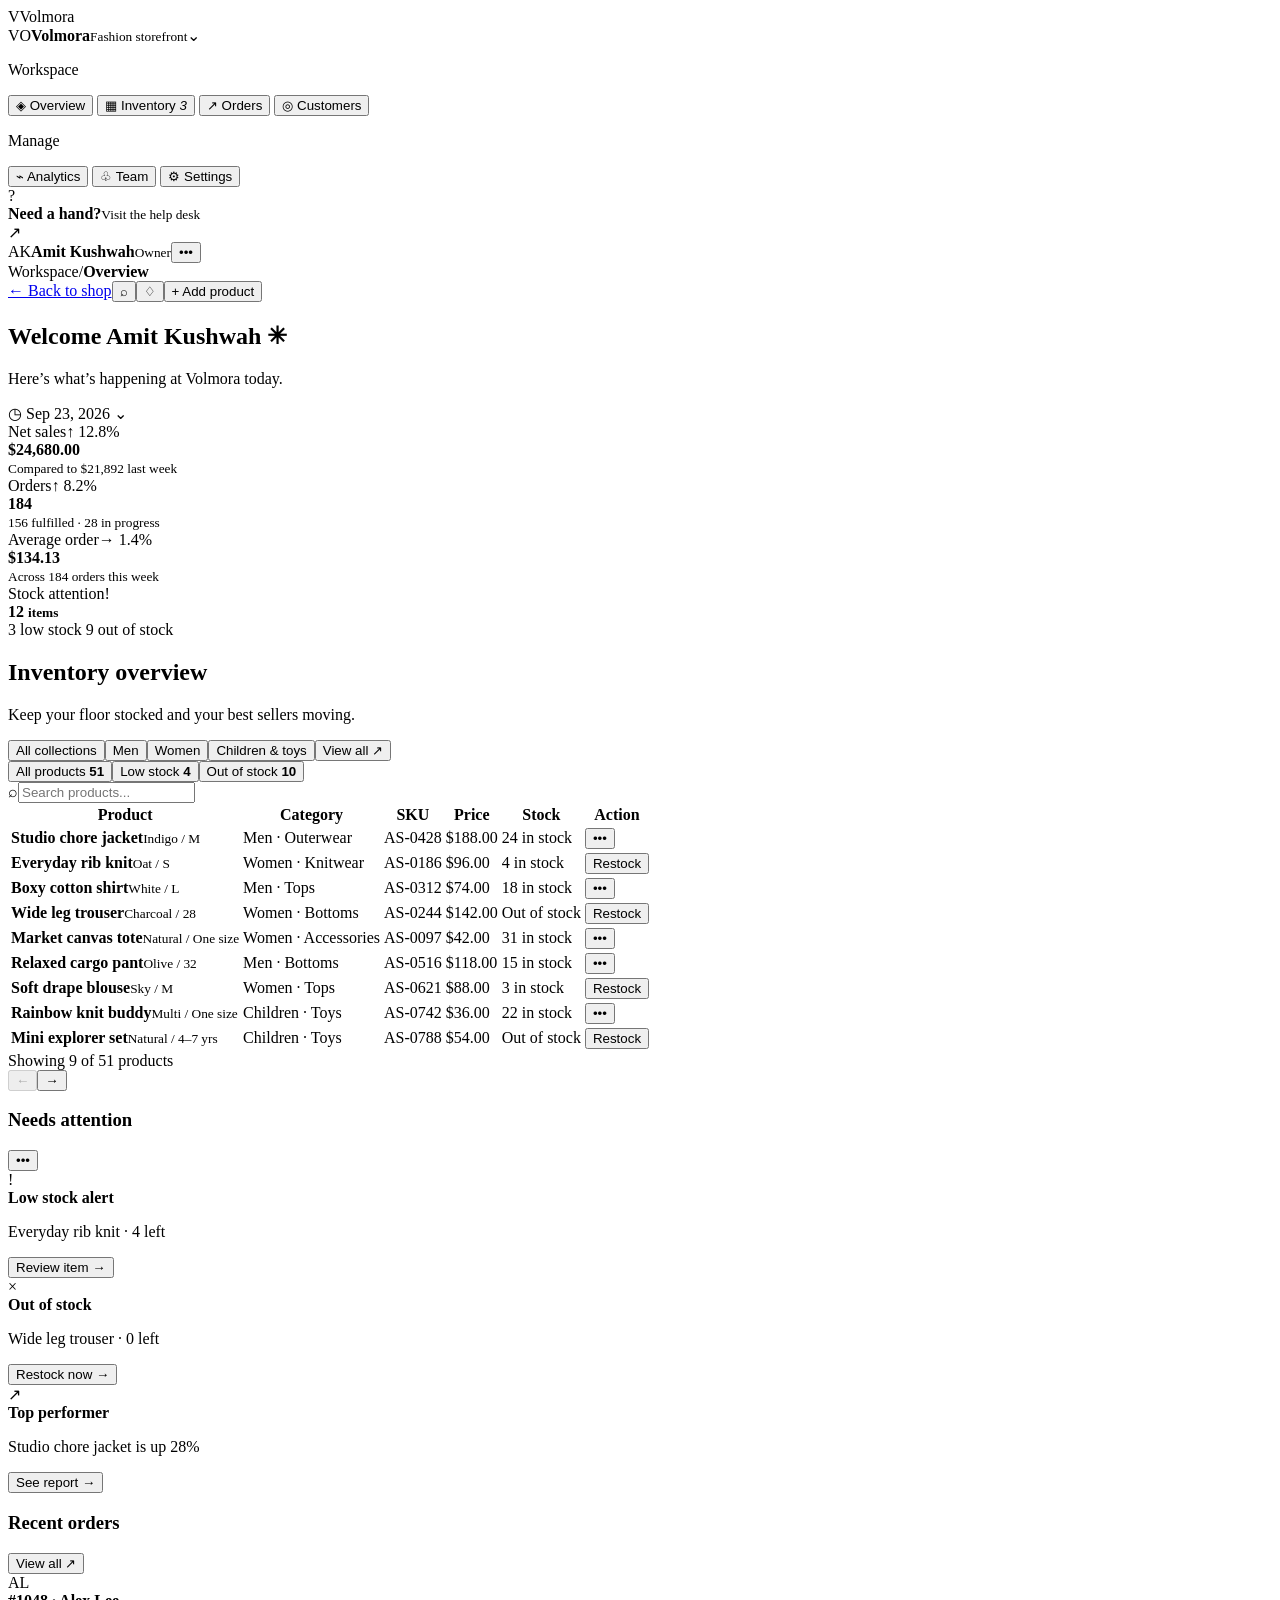
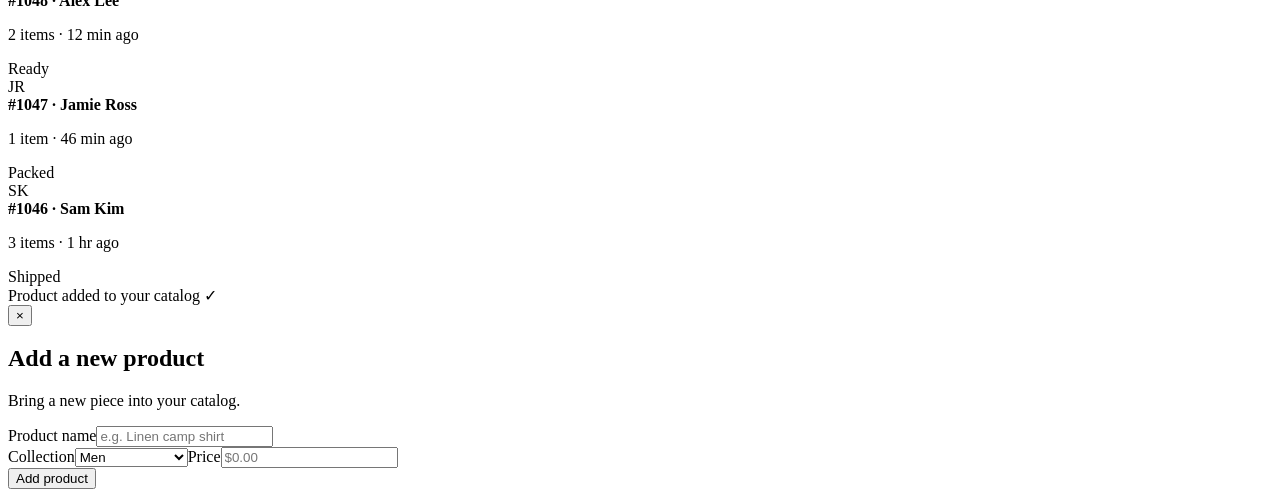
==== admin.html @ 2b871d6e "Rebrand store as Volmora Co-authored-by: Copilot App <223556219+Copilot@users.noreply.github.com>" ====
<!DOCTYPE html>
<!--
THESIS: Atelier OS turns daily clothing operations into one calm, legible working surface instead of a pile of separate reports.
OWN-WORLD: Bone paper, ink-black rails, cobalt actions, and safety-orange exceptions echo garment-room labels and warehouse markers.
STORY: The owner sees what needs attention, checks the health of the shop, and moves directly into inventory or orders.
FIRST VIEWPORT: A left rail frames a wide dashboard; the inventory table owns the center while alerts and live orders stay visible at the right edge.
FORM: Operate / workstation board, chosen for fast scanning and decisive handoffs.
-->
<html lang="en">
<head>
  <meta charset="UTF-8" />
  <meta name="viewport" content="width=device-width, initial-scale=1.0" />
  <title>Volmora — Store management</title>
  <link rel="preconnect" href="https://fonts.googleapis.com">
  <link rel="preconnect" href="https://fonts.gstatic.com" crossorigin>
  <link href="https://fonts.googleapis.com/css2?family=DM+Sans:wght@400;500;600;700&family=Space+Grotesk:wght@500;600;700&display=swap" rel="stylesheet">
  <link rel="stylesheet" href="styles.css" />
</head>
<body>
  <div class="app-shell">
    <aside class="sidebar">
      <div class="brand"><span class="brand-mark">V</span><span>Volmora</span></div>
      <div class="store-switcher"><span class="store-avatar">VO</span><span><b>Volmora</b><small>Fashion storefront</small></span><span class="chevron">⌄</span></div>
      <nav aria-label="Main navigation">
        <p class="nav-label">Workspace</p>
        <button class="nav-item active" data-view="overview"><span>◈</span> Overview</button>
        <button class="nav-item" data-view="inventory"><span>▦</span> Inventory <em>3</em></button>
        <button class="nav-item" data-view="orders"><span>↗</span> Orders</button>
        <button class="nav-item" data-view="customers"><span>◎</span> Customers</button>
        <p class="nav-label nav-spaced">Manage</p>
        <button class="nav-item" data-view="analytics"><span>⌁</span> Analytics</button>
        <button class="nav-item" data-view="team"><span>♧</span> Team</button>
        <button class="nav-item" data-view="settings"><span>⚙</span> Settings</button>
      </nav>
      <div class="sidebar-foot">
        <div class="help-card"><span class="help-icon">?</span><div><b>Need a hand?</b><small>Visit the help desk</small></div><span>↗</span></div>
        <div class="user-row"><span class="user-avatar">AK</span><span><b>Amit Kushwah</b><small>Owner</small></span><button aria-label="More options">•••</button></div>
      </div>
    </aside>

    <main class="main-content">
      <header class="topbar">
        <div class="breadcrumb"><span id="page-kicker">Workspace</span><span>/</span><b id="page-title">Overview</b></div>
        <div class="top-actions"><a class="text-button" href="index.html">← Back to shop</a><button class="icon-button" aria-label="Search">⌕</button><button class="icon-button has-dot" aria-label="Notifications">♢</button><button class="primary-button" id="add-product">+ Add product</button></div>
      </header>

      <div class="content-scroll">
        <section class="welcome-row">
          <div><h1>Welcome Amit Kushwah <span class="wave">✳</span></h1><p>Here’s what’s happening at Volmora today.</p></div>
          <div class="date-pill"><span>◷</span> Sep 23, 2026 <span class="pill-chevron">⌄</span></div>
        </section>

        <section class="metric-grid" aria-label="Store summary">
          <article class="metric-card primary-metric"><div class="metric-head"><span>Net sales</span><span class="trend up">↑ 12.8%</span></div><strong>$24,680<span class="metric-decimal">.00</span></strong><div class="mini-chart"><i></i><i></i><i></i><i></i><i></i><i></i><i></i><i></i><i></i><i></i><i></i><i></i></div><small>Compared to $21,892 last week</small></article>
          <article class="metric-card"><div class="metric-head"><span>Orders</span><span class="trend up">↑ 8.2%</span></div><strong>184</strong><div class="metric-line"><span style="width:76%"></span></div><small>156 fulfilled · 28 in progress</small></article>
          <article class="metric-card"><div class="metric-head"><span>Average order</span><span class="trend neutral">→ 1.4%</span></div><strong>$134<span class="metric-decimal">.13</span></strong><div class="metric-line cobalt"><span style="width:61%"></span></div><small>Across 184 orders this week</small></article>
          <article class="metric-card alert-metric"><div class="metric-head"><span>Stock attention</span><span class="alert-dot">!</span></div><strong>12 <small>items</small></strong><div class="alert-list"><span><i class="orange-dot"></i> 3 low stock</span><span><i class="red-dot"></i> 9 out of stock</span></div></article>
        </section>

        <div class="section-heading"><div><h2>Inventory overview</h2><p>Keep your floor stocked and your best sellers moving.</p></div><div class="collection-filters" aria-label="Shop collections"><button class="collection-filter active" data-category="all">All collections</button><button class="collection-filter" data-category="men">Men</button><button class="collection-filter" data-category="women">Women</button><button class="collection-filter" data-category="children">Children & toys</button><button class="text-button" id="view-inventory">View all <span>↗</span></button></div></div>
        <section class="workspace-grid">
          <div class="inventory-panel">
            <div class="panel-toolbar"><div class="tabs"><button class="tab active" data-filter="all">All products <b>51</b></button><button class="tab" data-filter="low">Low stock <b class="orange">4</b></button><button class="tab" data-filter="out">Out of stock <b class="red">10</b></button></div><label class="search-box"><span>⌕</span><input id="inventory-search" placeholder="Search products..." /></label></div>
            <div class="table-wrap"><table><thead><tr><th>Product</th><th>Category</th><th>SKU</th><th>Price</th><th>Stock</th><th><span class="sr-only">Action</span></th></tr></thead><tbody id="inventory-body">
              <tr data-stock="healthy" data-category="men"><td><div class="product-cell"><span class="product-photo photo-jacket"></span><span><b>Studio chore jacket</b><small>Indigo / M</small></span></div></td><td>Men · Outerwear</td><td class="muted">AS-0428</td><td>$188.00</td><td><span class="stock healthy"><i></i> 24 in stock</span></td><td><button class="row-menu">•••</button></td></tr>
              <tr data-stock="low" data-category="women"><td><div class="product-cell"><span class="product-photo photo-knit"></span><span><b>Everyday rib knit</b><small>Oat / S</small></span></div></td><td>Women · Knitwear</td><td class="muted">AS-0186</td><td>$96.00</td><td><span class="stock low"><i></i> 4 in stock</span></td><td><button class="row-menu restock">Restock</button></td></tr>
              <tr data-stock="healthy" data-category="men"><td><div class="product-cell"><span class="product-photo photo-shirt"></span><span><b>Boxy cotton shirt</b><small>White / L</small></span></div></td><td>Men · Tops</td><td class="muted">AS-0312</td><td>$74.00</td><td><span class="stock healthy"><i></i> 18 in stock</span></td><td><button class="row-menu">•••</button></td></tr>
              <tr data-stock="out" data-category="women"><td><div class="product-cell"><span class="product-photo photo-trouser"></span><span><b>Wide leg trouser</b><small>Charcoal / 28</small></span></div></td><td>Women · Bottoms</td><td class="muted">AS-0244</td><td>$142.00</td><td><span class="stock out"><i></i> Out of stock</span></td><td><button class="row-menu restock">Restock</button></td></tr>
              <tr data-stock="healthy" data-category="women"><td><div class="product-cell"><span class="product-photo photo-bag"></span><span><b>Market canvas tote</b><small>Natural / One size</small></span></div></td><td>Women · Accessories</td><td class="muted">AS-0097</td><td>$42.00</td><td><span class="stock healthy"><i></i> 31 in stock</span></td><td><button class="row-menu">•••</button></td></tr>
              <tr data-stock="healthy" data-category="men"><td><div class="product-cell"><span class="product-photo photo-trouser"></span><span><b>Relaxed cargo pant</b><small>Olive / 32</small></span></div></td><td>Men · Bottoms</td><td class="muted">AS-0516</td><td>$118.00</td><td><span class="stock healthy"><i></i> 15 in stock</span></td><td><button class="row-menu">•••</button></td></tr>
              <tr data-stock="low" data-category="women"><td><div class="product-cell"><span class="product-photo photo-shirt"></span><span><b>Soft drape blouse</b><small>Sky / M</small></span></div></td><td>Women · Tops</td><td class="muted">AS-0621</td><td>$88.00</td><td><span class="stock low"><i></i> 3 in stock</span></td><td><button class="row-menu restock">Restock</button></td></tr>
              <tr data-stock="healthy" data-category="children"><td><div class="product-cell"><span class="product-photo photo-knit"></span><span><b>Rainbow knit buddy</b><small>Multi / One size</small></span></div></td><td>Children · Toys</td><td class="muted">AS-0742</td><td>$36.00</td><td><span class="stock healthy"><i></i> 22 in stock</span></td><td><button class="row-menu">•••</button></td></tr>
              <tr data-stock="out" data-category="children"><td><div class="product-cell"><span class="product-photo photo-bag"></span><span><b>Mini explorer set</b><small>Natural / 4–7 yrs</small></span></div></td><td>Children · Toys</td><td class="muted">AS-0788</td><td>$54.00</td><td><span class="stock out"><i></i> Out of stock</span></td><td><button class="row-menu restock">Restock</button></td></tr>
            </tbody></table></div>
            <div class="table-foot"><span id="table-count">Showing 9 of 51 products</span><div><button class="page-button" disabled>←</button><button class="page-button">→</button></div></div>
          </div>
          <aside class="side-stack">
            <div class="side-panel"><div class="side-panel-head"><h3>Needs attention</h3><button class="more-button">•••</button></div><div class="attention-item"><span class="attention-icon orange">!</span><div><b>Low stock alert</b><p>Everyday rib knit · 4 left</p><button class="inline-action">Review item →</button></div></div><div class="attention-item"><span class="attention-icon red">×</span><div><b>Out of stock</b><p>Wide leg trouser · 0 left</p><button class="inline-action">Restock now →</button></div></div><div class="attention-item"><span class="attention-icon blue">↗</span><div><b>Top performer</b><p>Studio chore jacket is up 28%</p><button class="inline-action">See report →</button></div></div></div>
            <div class="side-panel orders-panel"><div class="side-panel-head"><h3>Recent orders</h3><button class="more-button">View all ↗</button></div><div class="order-item"><span class="order-avatar pink">AL</span><div><b>#1048 · Alex Lee</b><p>2 items · 12 min ago</p></div><span class="order-status ready">Ready</span></div><div class="order-item"><span class="order-avatar yellow">JR</span><div><b>#1047 · Jamie Ross</b><p>1 item · 46 min ago</p></div><span class="order-status packed">Packed</span></div><div class="order-item"><span class="order-avatar blue">SK</span><div><b>#1046 · Sam Kim</b><p>3 items · 1 hr ago</p></div><span class="order-status shipped">Shipped</span></div></div>
          </aside>
        </section>
      </div>
    </main>
  </div>
  <div class="toast" id="toast">Product added to your catalog <span>✓</span></div>
  <div class="modal-backdrop" id="modal"><div class="modal"><button class="modal-close" id="modal-close">×</button><h2>Add a new product</h2><p>Bring a new piece into your catalog.</p><label>Product name<input id="new-product-name" placeholder="e.g. Linen camp shirt"></label><div class="form-row"><label>Collection<select><option>Men</option><option>Women</option><option>Children & toys</option></select></label><label>Price<input placeholder="$0.00"></label></div><button class="primary-button full" id="save-product">Add product</button></div></div>
  <script src="script.js"></script>
</body>
</html>
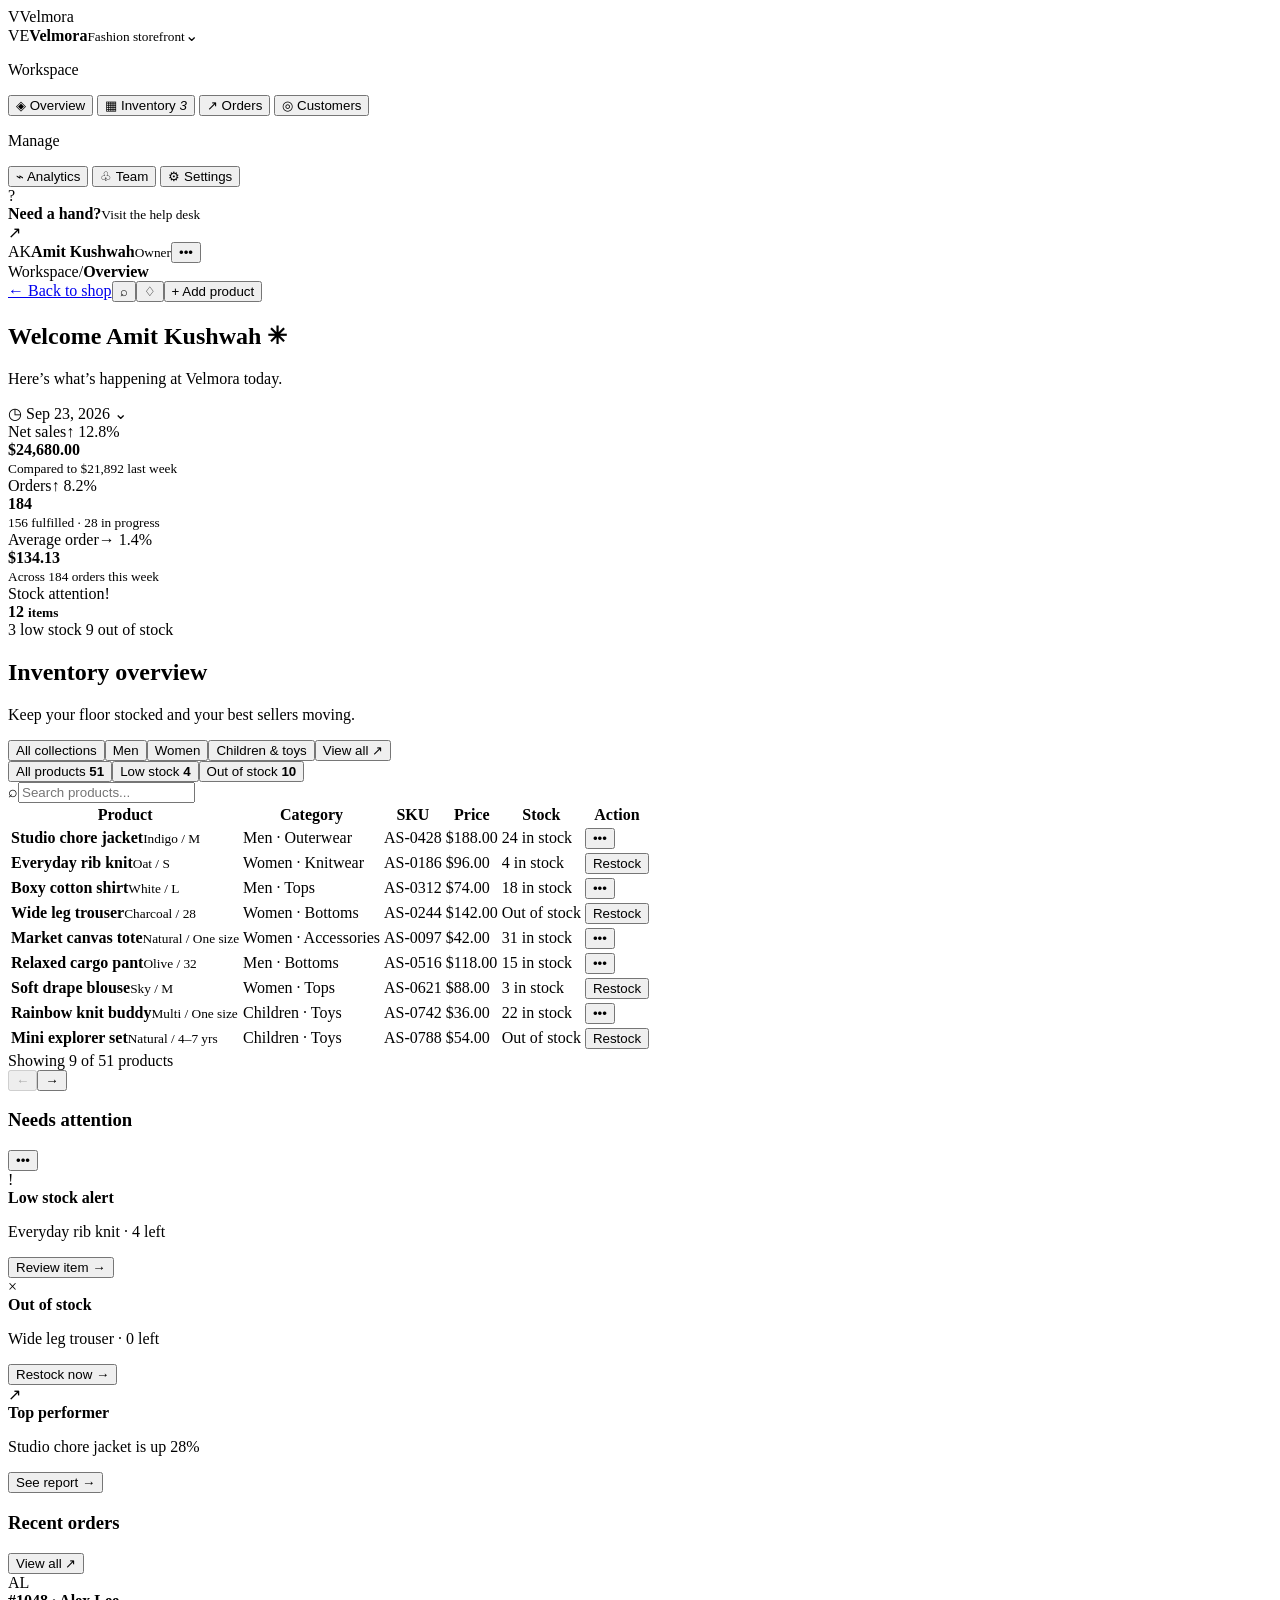
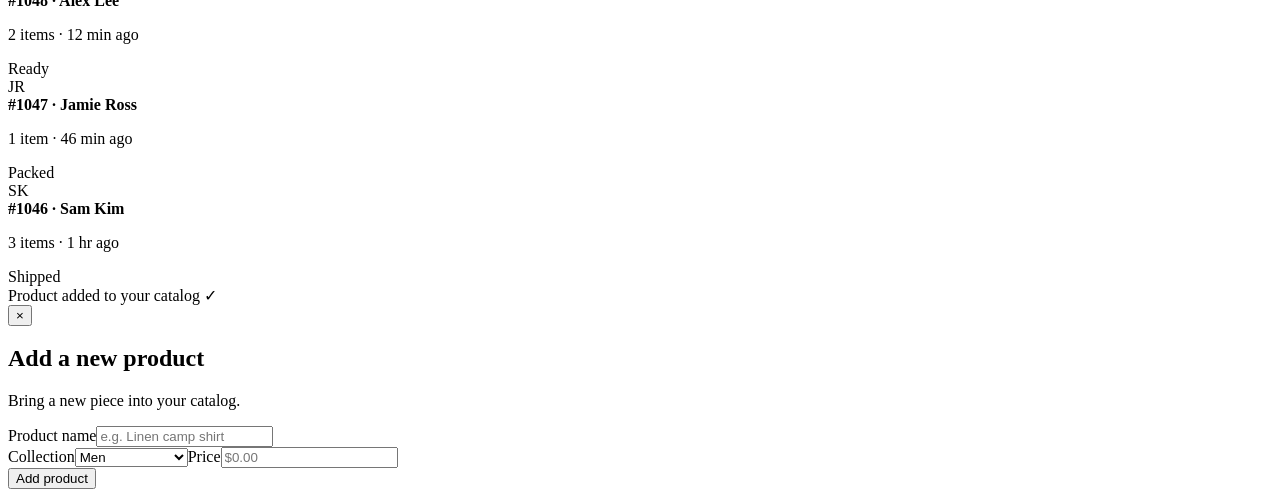
==== commit 2a00cc1d: "Correct store brand to Velmora Co-authored-by: Copilot App <223556219+Copilot@users.noreply.github.c" ====
--- a/admin.html
+++ b/admin.html
@@ -10,7 +10,7 @@
 <head>
   <meta charset="UTF-8" />
   <meta name="viewport" content="width=device-width, initial-scale=1.0" />
-  <title>Volmora — Store management</title>
+  <title>Velmora — Store management</title>
   <link rel="preconnect" href="https://fonts.googleapis.com">
   <link rel="preconnect" href="https://fonts.gstatic.com" crossorigin>
   <link href="https://fonts.googleapis.com/css2?family=DM+Sans:wght@400;500;600;700&family=Space+Grotesk:wght@500;600;700&display=swap" rel="stylesheet">
@@ -19,8 +19,8 @@
 <body>
   <div class="app-shell">
     <aside class="sidebar">
-      <div class="brand"><span class="brand-mark">V</span><span>Volmora</span></div>
-      <div class="store-switcher"><span class="store-avatar">VO</span><span><b>Volmora</b><small>Fashion storefront</small></span><span class="chevron">⌄</span></div>
+      <div class="brand"><span class="brand-mark">V</span><span>Velmora</span></div>
+      <div class="store-switcher"><span class="store-avatar">VE</span><span><b>Velmora</b><small>Fashion storefront</small></span><span class="chevron">⌄</span></div>
       <nav aria-label="Main navigation">
         <p class="nav-label">Workspace</p>
         <button class="nav-item active" data-view="overview"><span>◈</span> Overview</button>
@@ -46,7 +46,7 @@
 
       <div class="content-scroll">
         <section class="welcome-row">
-          <div><h1>Welcome Amit Kushwah <span class="wave">✳</span></h1><p>Here’s what’s happening at Volmora today.</p></div>
+          <div><h1>Welcome Amit Kushwah <span class="wave">✳</span></h1><p>Here’s what’s happening at Velmora today.</p></div>
           <div class="date-pill"><span>◷</span> Sep 23, 2026 <span class="pill-chevron">⌄</span></div>
         </section>
 
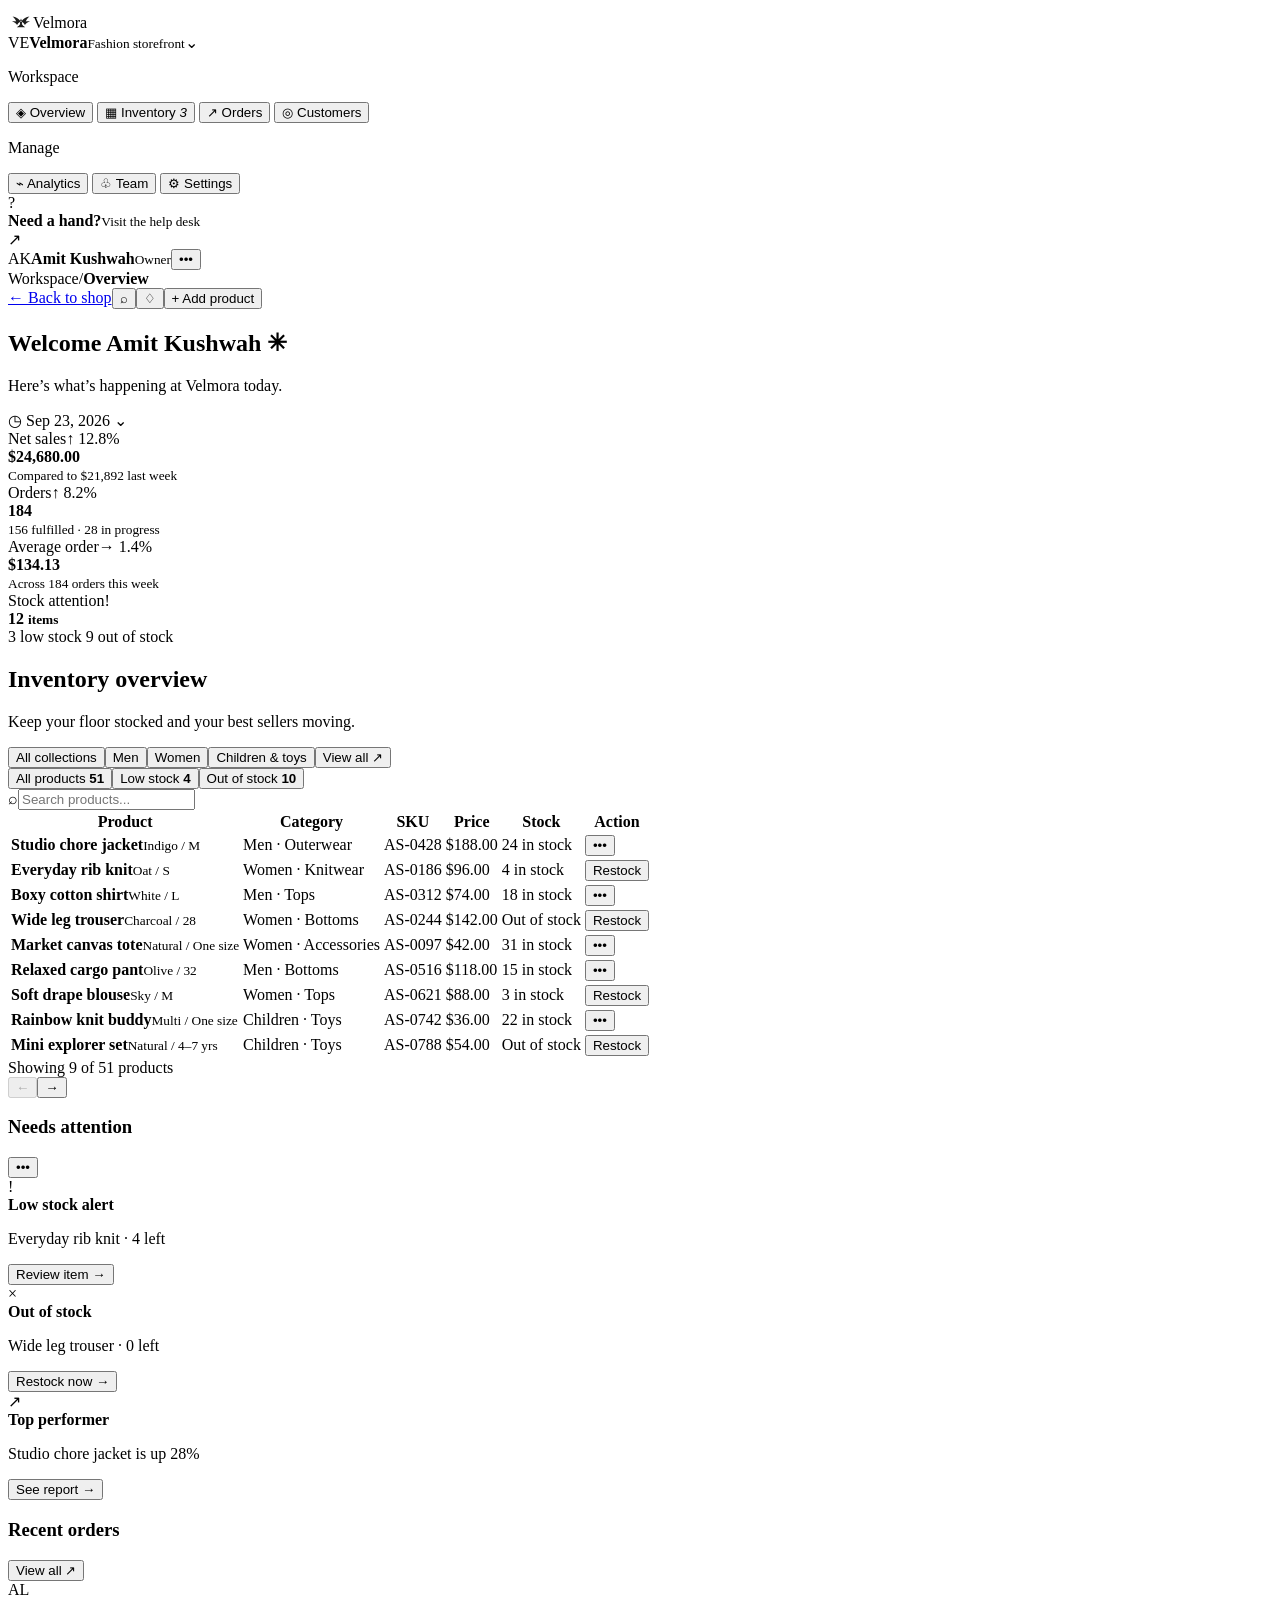
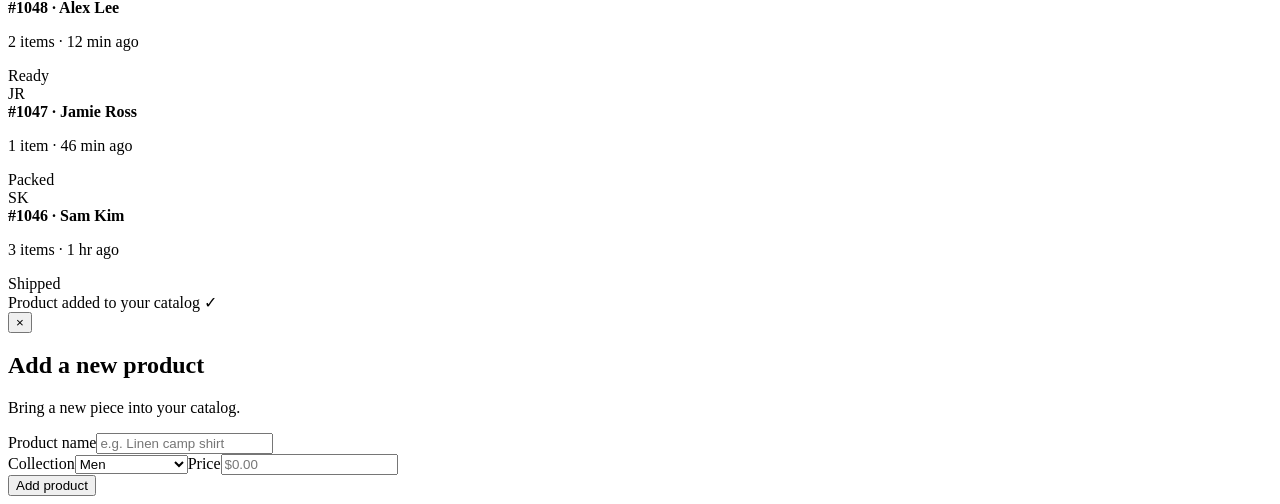
==== commit bc52ddc2: "Add eagle brand mark Co-authored-by: Copilot App <223556219+Copilot@users.noreply.github.com>" ====
--- a/admin.html
+++ b/admin.html
@@ -15,11 +15,12 @@
   <link rel="preconnect" href="https://fonts.gstatic.com" crossorigin>
   <link href="https://fonts.googleapis.com/css2?family=DM+Sans:wght@400;500;600;700&family=Space+Grotesk:wght@500;600;700&display=swap" rel="stylesheet">
   <link rel="stylesheet" href="styles.css" />
+  <link rel="stylesheet" href="brand.css" />
 </head>
 <body>
   <div class="app-shell">
     <aside class="sidebar">
-      <div class="brand"><span class="brand-mark">V</span><span>Velmora</span></div>
+      <div class="brand"><span class="brand-mark eagle-badge"><img src="eagle-mark.svg" alt="" /></span><span>Velmora</span></div>
       <div class="store-switcher"><span class="store-avatar">VE</span><span><b>Velmora</b><small>Fashion storefront</small></span><span class="chevron">⌄</span></div>
       <nav aria-label="Main navigation">
         <p class="nav-label">Workspace</p>
--- a/brand.css
+++ b/brand.css
@@ -0,0 +1,6 @@
+.eagle-badge{display:inline-grid;place-items:center;background:var(--orange);border-radius:7px;flex:none}
+.eagle-badge img{display:block;width:21px;height:17px}
+.shop-logo .eagle-badge{width:31px;height:31px;margin-right:7px;padding:0;line-height:0;vertical-align:middle}
+.shop-logo .eagle-badge img{width:22px;height:17px}
+.brand .eagle-badge{width:25px;height:25px}
+.brand .eagle-badge img{width:18px;height:14px}
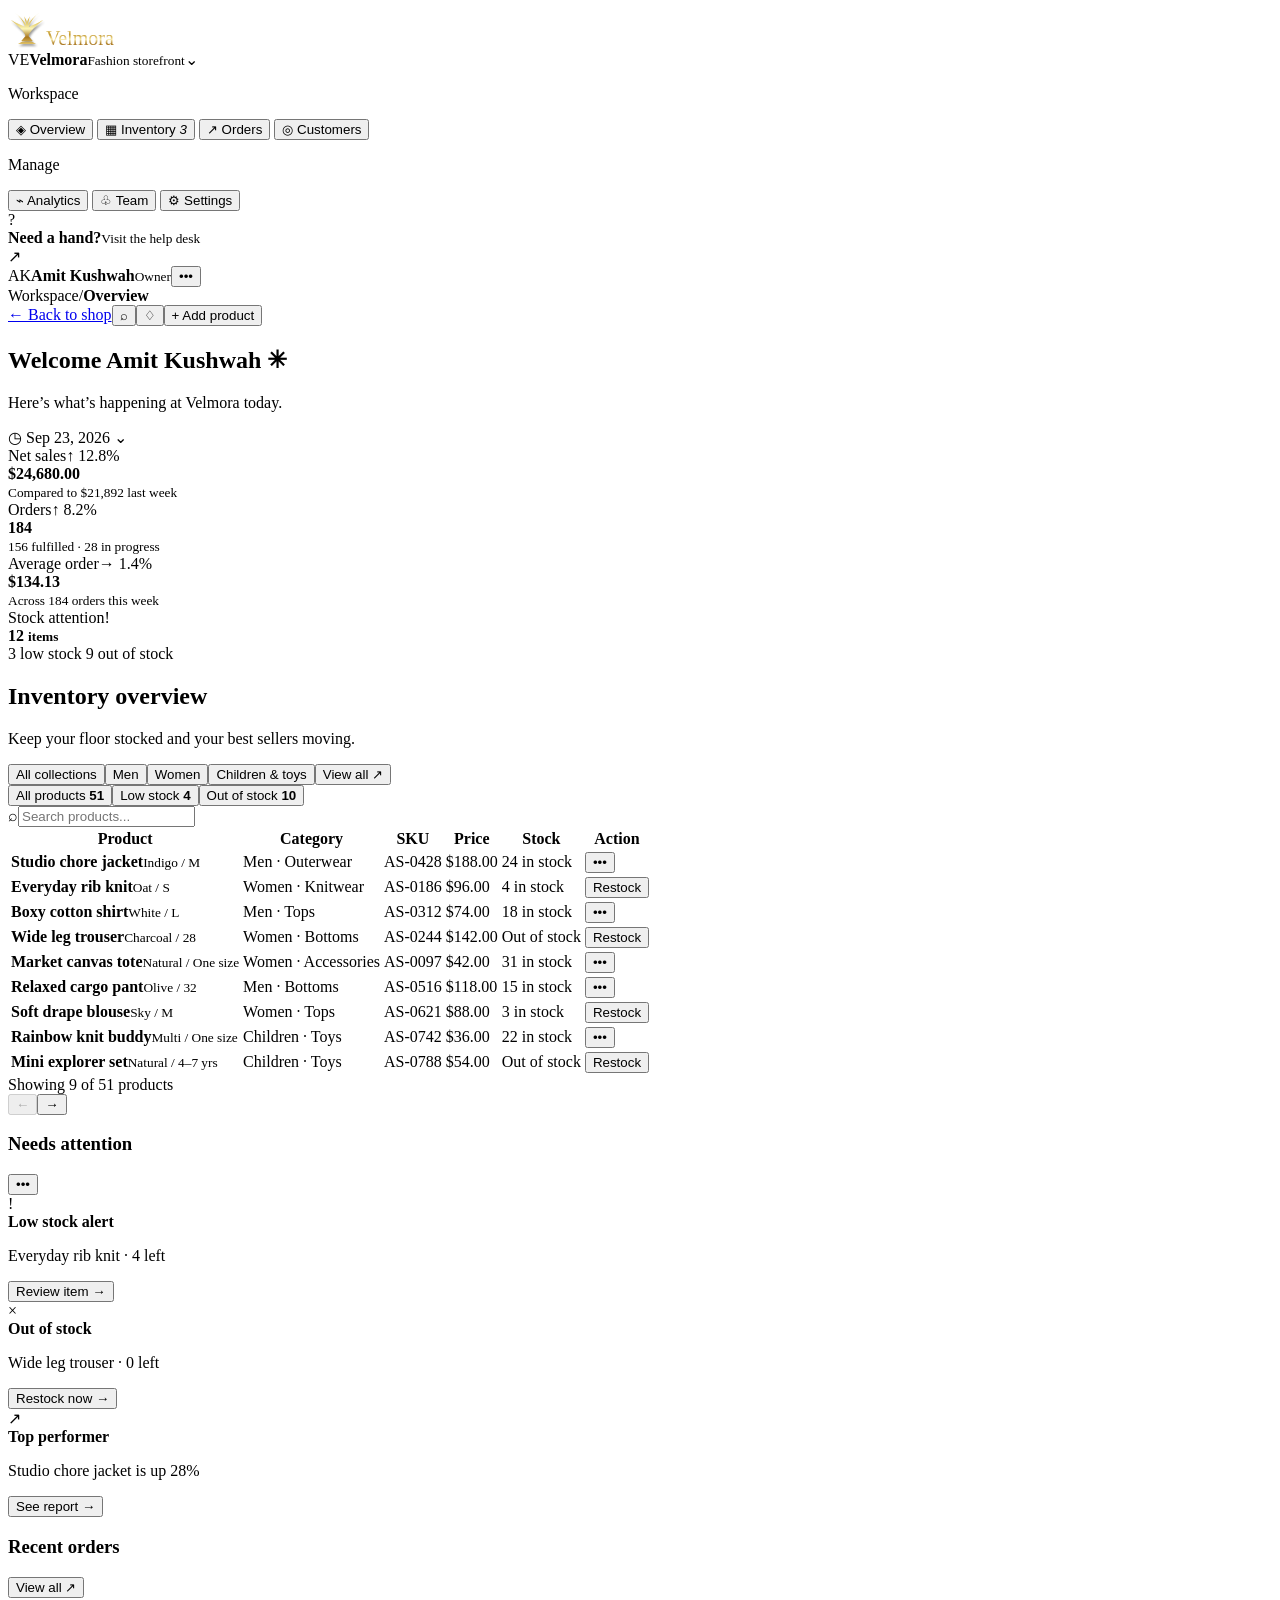
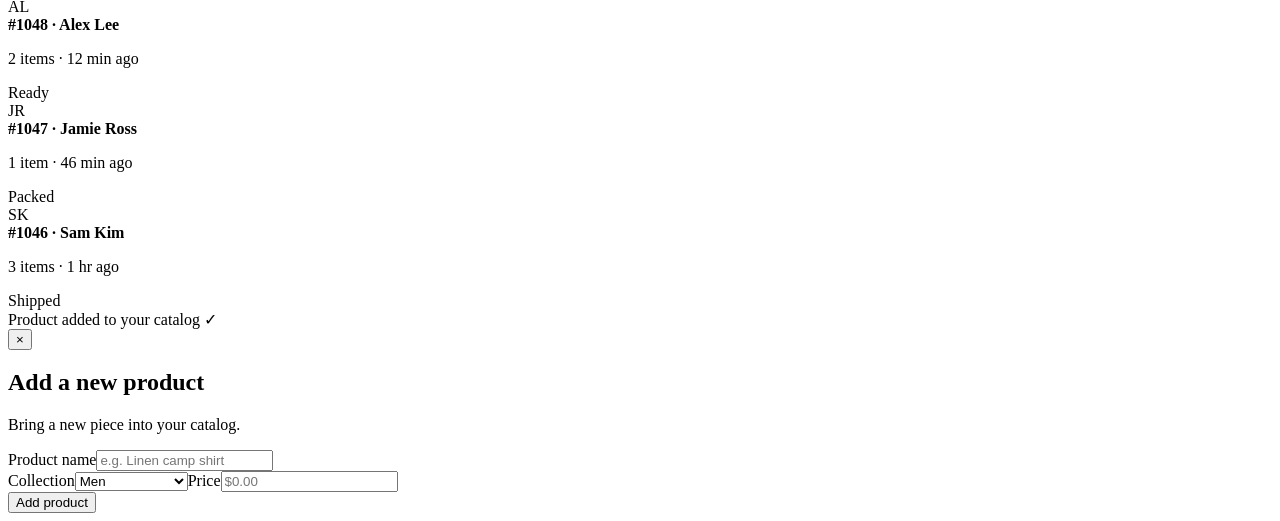
==== commit 63b3c213: "Add eagle emblem to admin logo Co-authored-by: Copilot App <223556219+Copilot@users.noreply.github.c" ====
--- a/admin.html
+++ b/admin.html
@@ -20,7 +20,7 @@
 <body>
   <div class="app-shell">
     <aside class="sidebar">
-      <div class="brand"><span class="brand-mark eagle-badge"><img src="eagle-mark.svg" alt="" /></span><span>Velmora</span></div>
+      <a class="brand admin-brand" href="index.html" aria-label="Velmora admin home"><span class="eagle-badge"><img src="eagle-mark.svg" alt="" /></span><span>Velmora</span></a>
       <div class="store-switcher"><span class="store-avatar">VE</span><span><b>Velmora</b><small>Fashion storefront</small></span><span class="chevron">⌄</span></div>
       <nav aria-label="Main navigation">
         <p class="nav-label">Workspace</p>
--- a/brand.css
+++ b/brand.css
@@ -1,6 +1,12 @@
-.eagle-badge{display:inline-grid;place-items:center;background:var(--orange);border-radius:7px;flex:none}
-.eagle-badge img{display:block;width:21px;height:17px}
-.shop-logo .eagle-badge{width:31px;height:31px;margin-right:7px;padding:0;line-height:0;vertical-align:middle}
-.shop-logo .eagle-badge img{width:22px;height:17px}
-.brand .eagle-badge{width:25px;height:25px}
-.brand .eagle-badge img{width:18px;height:14px}
+.eagle-badge{display:inline-grid;place-items:center;background:transparent;border-radius:0;flex:none;filter:drop-shadow(1px 2px 1px #0006)}
+.eagle-badge img{display:block;width:28px;height:28px}
+.shop-logo .eagle-badge{width:38px;height:38px;margin-right:8px;line-height:0;vertical-align:middle}
+.shop-logo .eagle-badge img{width:34px;height:34px}
+.shop-logo{background:linear-gradient(180deg,#f5e7a1 0%,#c3982f 35%,#f7ebaa 56%,#a8751f 78%,#e2c365 100%);-webkit-background-clip:text;background-clip:text;color:transparent}
+.brand .eagle-badge{width:31px;height:31px}
+.brand .eagle-badge img{width:29px;height:29px}
+.brand>span:last-child{background:linear-gradient(180deg,#f5e7a1 0%,#c3982f 35%,#f7ebaa 56%,#a8751f 78%,#e2c365 100%);-webkit-background-clip:text;background-clip:text;color:transparent}
+.admin-brand{gap:8px;text-decoration:none}
+.admin-brand .eagle-badge{width:38px;height:38px}
+.admin-brand .eagle-badge img{width:36px;height:36px}
+.admin-brand>span:last-child{font-size:20px}
